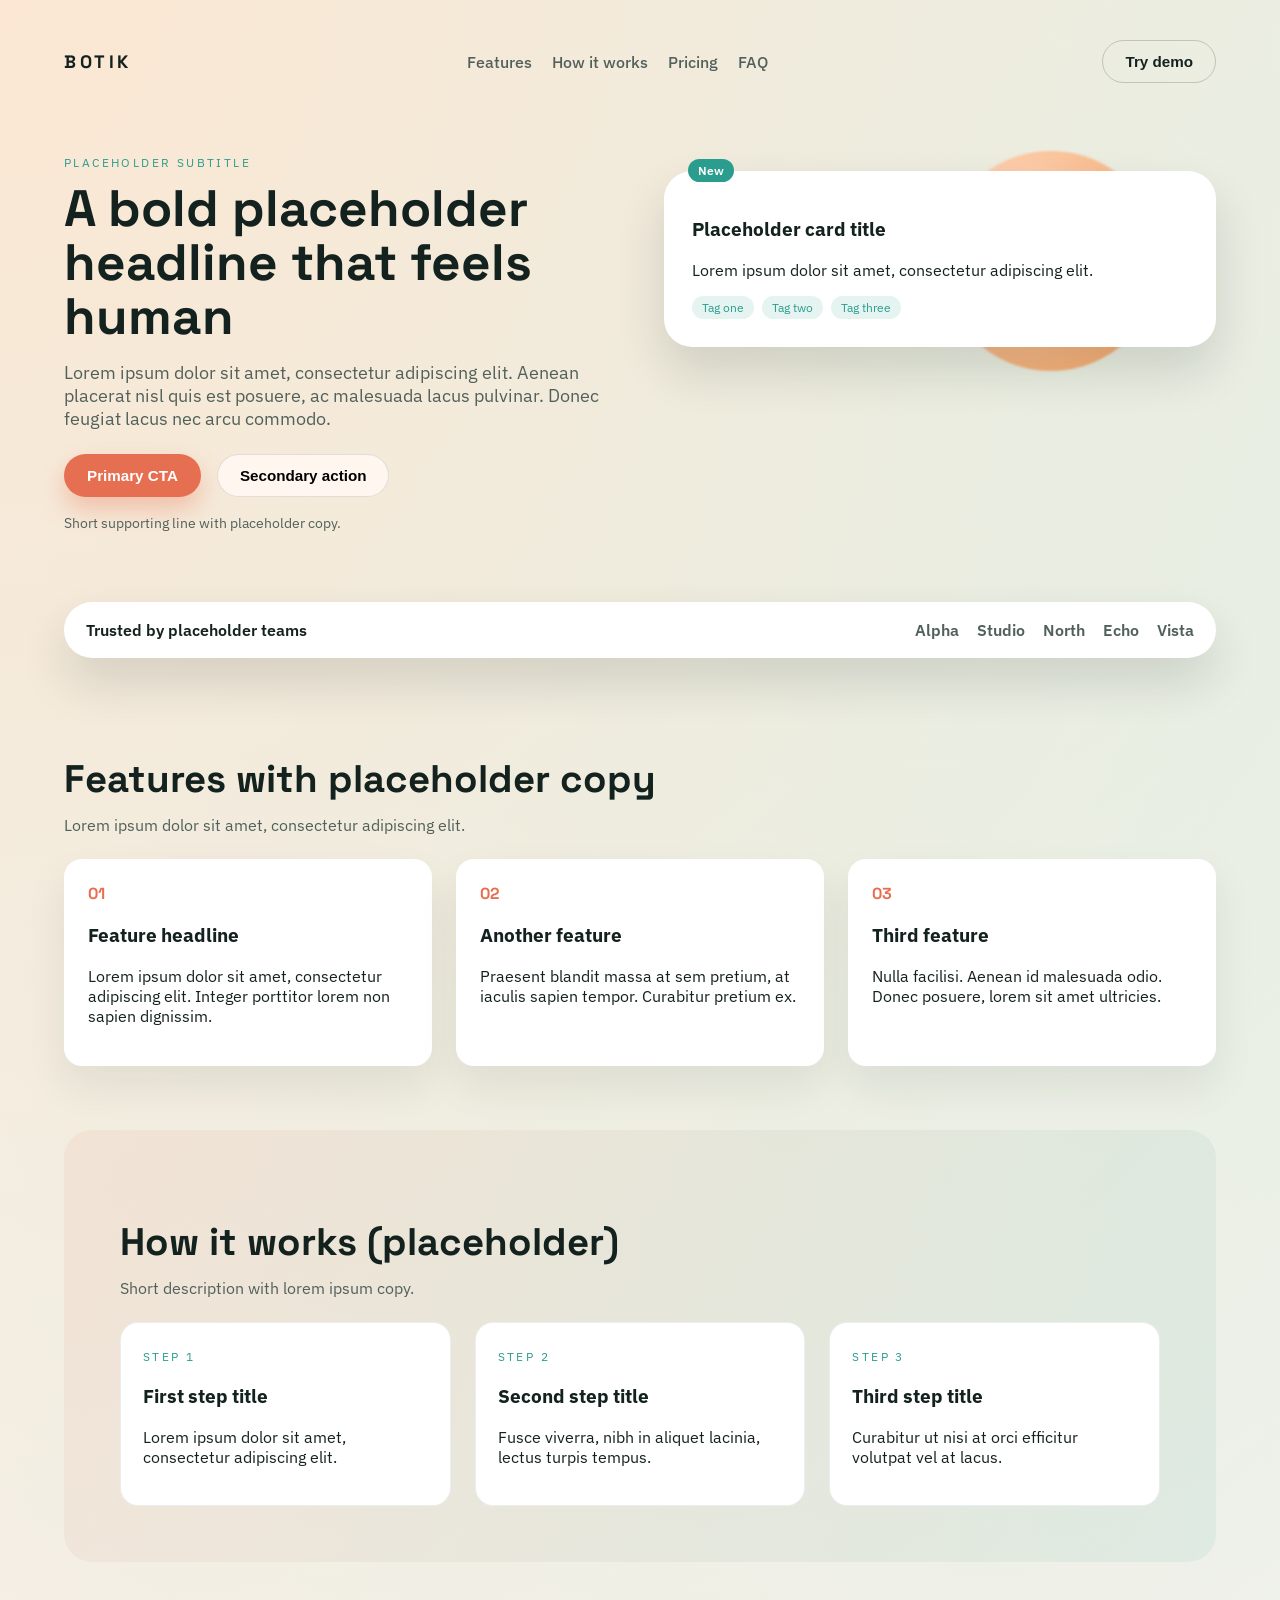
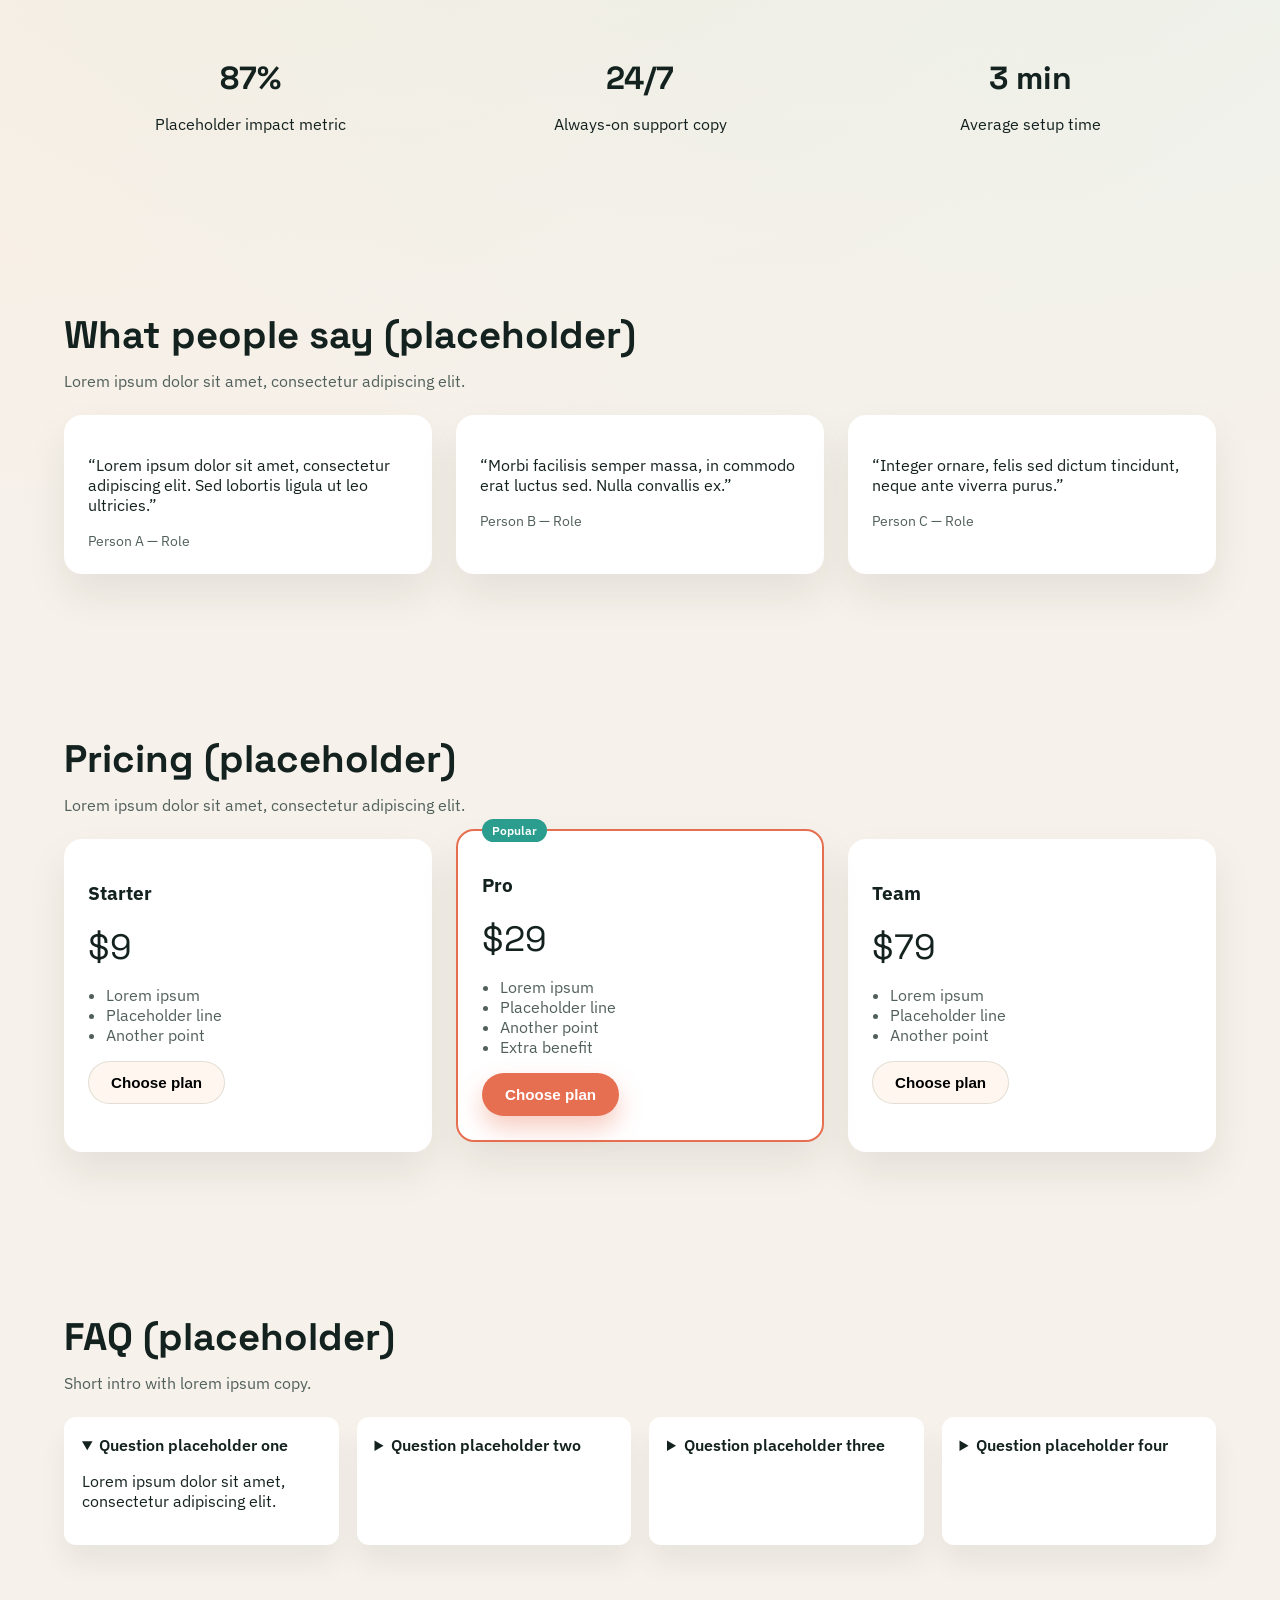
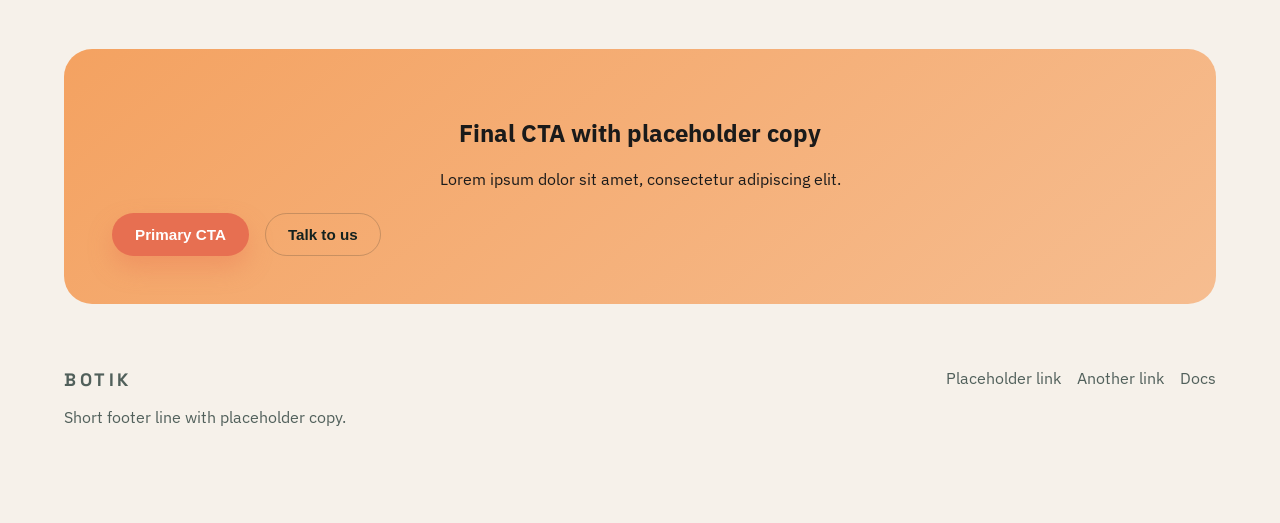
==== index.html @ ee688b24 "init commit" ====
<!doctype html>
<html lang="en">
  <head>
    <meta charset="utf-8" />
    <meta name="viewport" content="width=device-width, initial-scale=1" />
    <title>Landing (Placeholder)</title>
    <link rel="preconnect" href="https://fonts.googleapis.com" />
    <link rel="preconnect" href="https://fonts.gstatic.com" crossorigin />
    <link
      href="https://fonts.googleapis.com/css2?family=Space+Grotesk:wght@400;500;600;700&family=IBM+Plex+Sans:wght@300;400;500;600&display=swap"
      rel="stylesheet"
    />
    <link rel="stylesheet" href="styles.css" />
  </head>
  <body>
    <div class="page">
      <header class="nav">
        <div class="logo">BOTIK</div>
        <nav class="nav-links">
          <a href="#features">Features</a>
          <a href="#how">How it works</a>
          <a href="#pricing">Pricing</a>
          <a href="#faq">FAQ</a>
        </nav>
        <button class="ghost-btn">Try demo</button>
      </header>

      <main>
        <section class="hero">
          <div class="hero-content">
            <p class="eyebrow reveal delay-1">Placeholder subtitle</p>
            <h1 class="reveal delay-2">A bold placeholder headline that feels human</h1>
            <p class="lead reveal delay-3">
              Lorem ipsum dolor sit amet, consectetur adipiscing elit. Aenean placerat
              nisl quis est posuere, ac malesuada lacus pulvinar. Donec feugiat lacus
              nec arcu commodo.
            </p>
            <div class="hero-actions reveal delay-4">
              <button class="primary-btn">Primary CTA</button>
              <button class="secondary-btn">Secondary action</button>
            </div>
            <p class="note reveal delay-5">Short supporting line with placeholder copy.</p>
          </div>
          <div class="hero-visual">
            <div class="orb" aria-hidden="true"></div>
            <div class="card stack reveal delay-3">
              <div class="card-tag">New</div>
              <h3>Placeholder card title</h3>
              <p>Lorem ipsum dolor sit amet, consectetur adipiscing elit.</p>
              <div class="pill-row">
                <span class="pill">Tag one</span>
                <span class="pill">Tag two</span>
                <span class="pill">Tag three</span>
              </div>
            </div>
          </div>
        </section>

        <section class="logo-strip">
          <p>Trusted by placeholder teams</p>
          <div class="logo-row">
            <span>Alpha</span>
            <span>Studio</span>
            <span>North</span>
            <span>Echo</span>
            <span>Vista</span>
          </div>
        </section>

        <section id="features" class="features">
          <div class="section-head">
            <h2>Features with placeholder copy</h2>
            <p>Lorem ipsum dolor sit amet, consectetur adipiscing elit.</p>
          </div>
          <div class="feature-grid">
            <article class="feature-card">
              <div class="icon">01</div>
              <h3>Feature headline</h3>
              <p>
                Lorem ipsum dolor sit amet, consectetur adipiscing elit. Integer
                porttitor lorem non sapien dignissim.
              </p>
            </article>
            <article class="feature-card">
              <div class="icon">02</div>
              <h3>Another feature</h3>
              <p>
                Praesent blandit massa at sem pretium, at iaculis sapien tempor.
                Curabitur pretium ex.
              </p>
            </article>
            <article class="feature-card">
              <div class="icon">03</div>
              <h3>Third feature</h3>
              <p>
                Nulla facilisi. Aenean id malesuada odio. Donec posuere, lorem sit
                amet ultricies.
              </p>
            </article>
          </div>
        </section>

        <section id="how" class="how">
          <div class="section-head">
            <h2>How it works (placeholder)</h2>
            <p>Short description with lorem ipsum copy.</p>
          </div>
          <div class="steps">
            <div class="step">
              <span class="step-number">Step 1</span>
              <h3>First step title</h3>
              <p>Lorem ipsum dolor sit amet, consectetur adipiscing elit.</p>
            </div>
            <div class="step">
              <span class="step-number">Step 2</span>
              <h3>Second step title</h3>
              <p>Fusce viverra, nibh in aliquet lacinia, lectus turpis tempus.</p>
            </div>
            <div class="step">
              <span class="step-number">Step 3</span>
              <h3>Third step title</h3>
              <p>Curabitur ut nisi at orci efficitur volutpat vel at lacus.</p>
            </div>
          </div>
        </section>

        <section class="stats">
          <div class="stat">
            <h3>87%</h3>
            <p>Placeholder impact metric</p>
          </div>
          <div class="stat">
            <h3>24/7</h3>
            <p>Always-on support copy</p>
          </div>
          <div class="stat">
            <h3>3 min</h3>
            <p>Average setup time</p>
          </div>
        </section>

        <section class="testimonials">
          <div class="section-head">
            <h2>What people say (placeholder)</h2>
            <p>Lorem ipsum dolor sit amet, consectetur adipiscing elit.</p>
          </div>
          <div class="testimonial-grid">
            <article class="testimonial">
              <p>
                “Lorem ipsum dolor sit amet, consectetur adipiscing elit. Sed
                lobortis ligula ut leo ultricies.”
              </p>
              <span>Person A — Role</span>
            </article>
            <article class="testimonial">
              <p>
                “Morbi facilisis semper massa, in commodo erat luctus sed. Nulla
                convallis ex.”
              </p>
              <span>Person B — Role</span>
            </article>
            <article class="testimonial">
              <p>
                “Integer ornare, felis sed dictum tincidunt, neque ante viverra
                purus.”
              </p>
              <span>Person C — Role</span>
            </article>
          </div>
        </section>

        <section id="pricing" class="pricing">
          <div class="section-head">
            <h2>Pricing (placeholder)</h2>
            <p>Lorem ipsum dolor sit amet, consectetur adipiscing elit.</p>
          </div>
          <div class="pricing-grid">
            <article class="price-card">
              <h3>Starter</h3>
              <p class="price">$9</p>
              <ul>
                <li>Lorem ipsum</li>
                <li>Placeholder line</li>
                <li>Another point</li>
              </ul>
              <button class="secondary-btn">Choose plan</button>
            </article>
            <article class="price-card featured">
              <div class="card-tag">Popular</div>
              <h3>Pro</h3>
              <p class="price">$29</p>
              <ul>
                <li>Lorem ipsum</li>
                <li>Placeholder line</li>
                <li>Another point</li>
                <li>Extra benefit</li>
              </ul>
              <button class="primary-btn">Choose plan</button>
            </article>
            <article class="price-card">
              <h3>Team</h3>
              <p class="price">$79</p>
              <ul>
                <li>Lorem ipsum</li>
                <li>Placeholder line</li>
                <li>Another point</li>
              </ul>
              <button class="secondary-btn">Choose plan</button>
            </article>
          </div>
        </section>

        <section id="faq" class="faq">
          <div class="section-head">
            <h2>FAQ (placeholder)</h2>
            <p>Short intro with lorem ipsum copy.</p>
          </div>
          <div class="faq-grid">
            <details open>
              <summary>Question placeholder one</summary>
              <p>Lorem ipsum dolor sit amet, consectetur adipiscing elit.</p>
            </details>
            <details>
              <summary>Question placeholder two</summary>
              <p>Sed dignissim, justo in sollicitudin aliquet, sem urna.</p>
            </details>
            <details>
              <summary>Question placeholder three</summary>
              <p>Donec vitae nulla ut sapien bibendum dictum.</p>
            </details>
            <details>
              <summary>Question placeholder four</summary>
              <p>Vestibulum ante ipsum primis in faucibus orci luctus.</p>
            </details>
          </div>
        </section>

        <section class="cta">
          <div class="cta-card">
            <h2>Final CTA with placeholder copy</h2>
            <p>Lorem ipsum dolor sit amet, consectetur adipiscing elit.</p>
            <div class="hero-actions">
              <button class="primary-btn">Primary CTA</button>
              <button class="ghost-btn">Talk to us</button>
            </div>
          </div>
        </section>
      </main>

      <footer class="footer">
        <div>
          <div class="logo">BOTIK</div>
          <p>Short footer line with placeholder copy.</p>
        </div>
        <div class="footer-links">
          <a href="#">Placeholder link</a>
          <a href="#">Another link</a>
          <a href="#">Docs</a>
        </div>
      </footer>
    </div>
  </body>
</html>
---- styles.css ----
:root {
  --bg: #f6f1ea;
  --ink: #14221f;
  --muted: #51605b;
  --accent: #e76f51;
  --accent-2: #2a9d8f;
  --cream: #fff7ef;
  --shadow: 0 24px 48px rgba(20, 34, 31, 0.14);
  --radius-lg: 28px;
  --radius-md: 18px;
  --radius-sm: 12px;
  --font-display: "Space Grotesk", "Trebuchet MS", sans-serif;
  --font-body: "IBM Plex Sans", "Verdana", sans-serif;
}

* {
  box-sizing: border-box;
}

body {
  margin: 0;
  font-family: var(--font-body);
  color: var(--ink);
  background: radial-gradient(circle at top left, #fbe7d3 0%, transparent 55%),
    radial-gradient(circle at 70% 10%, #d7f3ee 0%, transparent 50%), var(--bg);
}

.page {
  max-width: 1200px;
  margin: 0 auto;
  padding: 32px 24px 80px;
}

.nav {
  display: flex;
  align-items: center;
  justify-content: space-between;
  gap: 20px;
  padding: 8px 0 32px;
}

.logo {
  font-family: var(--font-display);
  font-weight: 700;
  letter-spacing: 0.2em;
  font-size: 18px;
}

.nav-links {
  display: flex;
  gap: 20px;
  flex-wrap: wrap;
}

.nav a {
  text-decoration: none;
  color: var(--muted);
  font-weight: 500;
}

.hero {
  display: grid;
  grid-template-columns: repeat(auto-fit, minmax(280px, 1fr));
  gap: 48px;
  align-items: center;
  padding: 40px 0 56px;
}

.hero-content h1 {
  font-family: var(--font-display);
  font-size: clamp(2.6rem, 4vw, 4rem);
  margin: 12px 0 16px;
  line-height: 1.05;
}

.lead {
  font-size: 1.1rem;
  color: var(--muted);
  max-width: 540px;
}

.eyebrow {
  text-transform: uppercase;
  letter-spacing: 0.2em;
  font-size: 0.75rem;
  color: var(--accent-2);
  margin: 0;
}

.hero-actions {
  display: flex;
  gap: 16px;
  flex-wrap: wrap;
  margin-top: 24px;
}

.note {
  color: var(--muted);
  font-size: 0.9rem;
  margin-top: 16px;
}

.primary-btn,
.secondary-btn,
.ghost-btn {
  border-radius: 999px;
  padding: 12px 22px;
  font-size: 0.95rem;
  font-weight: 600;
  border: 1px solid transparent;
  cursor: pointer;
  transition: transform 0.2s ease, box-shadow 0.2s ease;
}

.primary-btn {
  background: var(--accent);
  color: #fff;
  box-shadow: 0 12px 24px rgba(231, 111, 81, 0.35);
}

.secondary-btn {
  background: var(--cream);
  border-color: rgba(20, 34, 31, 0.12);
}

.ghost-btn {
  background: transparent;
  border: 1px solid rgba(20, 34, 31, 0.2);
  color: var(--ink);
}

.primary-btn:hover,
.secondary-btn:hover,
.ghost-btn:hover {
  transform: translateY(-2px);
}

.hero-visual {
  position: relative;
  min-height: 360px;
}

.orb {
  position: absolute;
  width: 220px;
  height: 220px;
  background: radial-gradient(circle at 30% 30%, #ffd9bf, #f4a261);
  border-radius: 50%;
  top: -20px;
  right: 10%;
  filter: blur(1px);
}

.card {
  background: #fff;
  border-radius: var(--radius-lg);
  padding: 28px;
  box-shadow: var(--shadow);
  position: relative;
}

.card-tag {
  position: absolute;
  top: -12px;
  left: 24px;
  background: var(--accent-2);
  color: #fff;
  font-size: 0.75rem;
  font-weight: 600;
  padding: 4px 10px;
  border-radius: 999px;
}

.pill-row {
  display: flex;
  gap: 8px;
  flex-wrap: wrap;
  margin-top: 16px;
}

.pill {
  background: rgba(42, 157, 143, 0.12);
  color: var(--accent-2);
  padding: 4px 10px;
  border-radius: 999px;
  font-size: 0.75rem;
}

.logo-strip {
  display: flex;
  justify-content: space-between;
  align-items: center;
  gap: 20px;
  padding: 18px 22px;
  background: #fff;
  border-radius: 999px;
  box-shadow: var(--shadow);
  flex-wrap: wrap;
}

.logo-strip p {
  margin: 0;
  font-weight: 600;
}

.logo-row {
  display: flex;
  gap: 18px;
  font-weight: 600;
  color: var(--muted);
  flex-wrap: wrap;
}

section {
  padding: 64px 0;
}

.section-head h2 {
  font-family: var(--font-display);
  font-size: clamp(2rem, 3vw, 2.6rem);
  margin-bottom: 12px;
}

.section-head p {
  color: var(--muted);
  margin: 0 0 24px;
  max-width: 560px;
}

.feature-grid,
.pricing-grid,
.testimonial-grid {
  display: grid;
  grid-template-columns: repeat(auto-fit, minmax(240px, 1fr));
  gap: 24px;
}

.feature-card,
.testimonial,
.price-card {
  background: #fff;
  border-radius: var(--radius-md);
  padding: 24px;
  box-shadow: 0 20px 40px rgba(20, 34, 31, 0.08);
}

.feature-card .icon {
  font-family: var(--font-display);
  font-weight: 700;
  color: var(--accent);
  font-size: 1rem;
  margin-bottom: 12px;
}

.how {
  background: linear-gradient(120deg, rgba(231, 111, 81, 0.08), rgba(42, 157, 143, 0.08));
  border-radius: var(--radius-lg);
  padding: 56px;
}

.steps {
  display: grid;
  grid-template-columns: repeat(auto-fit, minmax(220px, 1fr));
  gap: 24px;
}

.step {
  background: #fff;
  padding: 22px;
  border-radius: var(--radius-md);
  border: 1px solid rgba(20, 34, 31, 0.08);
}

.step-number {
  font-size: 0.75rem;
  letter-spacing: 0.2em;
  text-transform: uppercase;
  color: var(--accent-2);
}

.stats {
  display: grid;
  grid-template-columns: repeat(auto-fit, minmax(200px, 1fr));
  gap: 18px;
  text-align: center;
}

.stat h3 {
  font-family: var(--font-display);
  font-size: 2rem;
  margin-bottom: 4px;
}

.testimonial span {
  display: block;
  margin-top: 16px;
  color: var(--muted);
  font-size: 0.9rem;
}

.pricing .price {
  font-family: var(--font-display);
  font-size: 2.2rem;
  margin: 12px 0;
}

.price-card ul {
  padding-left: 18px;
  color: var(--muted);
}

.price-card.featured {
  border: 2px solid var(--accent);
  transform: translateY(-10px);
}

.faq-grid {
  display: grid;
  grid-template-columns: repeat(auto-fit, minmax(260px, 1fr));
  gap: 18px;
}

summary {
  font-weight: 600;
  cursor: pointer;
}

details {
  background: #fff;
  padding: 18px;
  border-radius: var(--radius-sm);
  box-shadow: 0 18px 28px rgba(20, 34, 31, 0.06);
}

.cta {
  padding: 40px 0 0;
}

.cta-card {
  background: linear-gradient(140deg, #f4a261, #f6bd90);
  border-radius: var(--radius-lg);
  padding: 48px;
  color: #1a1a1a;
  text-align: center;
}

.footer {
  display: flex;
  justify-content: space-between;
  gap: 20px;
  flex-wrap: wrap;
  margin-top: 64px;
  color: var(--muted);
}

.footer-links {
  display: flex;
  gap: 16px;
  flex-wrap: wrap;
}

.footer a {
  color: inherit;
  text-decoration: none;
}

.reveal {
  opacity: 0;
  transform: translateY(18px);
  animation: rise 0.8s ease forwards;
}

.delay-1 {
  animation-delay: 0.1s;
}

.delay-2 {
  animation-delay: 0.2s;
}

.delay-3 {
  animation-delay: 0.3s;
}

.delay-4 {
  animation-delay: 0.4s;
}

.delay-5 {
  animation-delay: 0.5s;
}

@keyframes rise {
  to {
    opacity: 1;
    transform: translateY(0);
  }
}

@media (max-width: 900px) {
  .nav {
    flex-direction: column;
    align-items: flex-start;
  }

  .nav-links {
    gap: 12px;
  }

  .how {
    padding: 40px 24px;
  }

  .cta-card {
    padding: 36px 24px;
  }
}

@media (max-width: 640px) {
  .hero {
    padding-top: 12px;
  }

  .logo-strip {
    border-radius: var(--radius-md);
  }

  .price-card.featured {
    transform: none;
  }
}
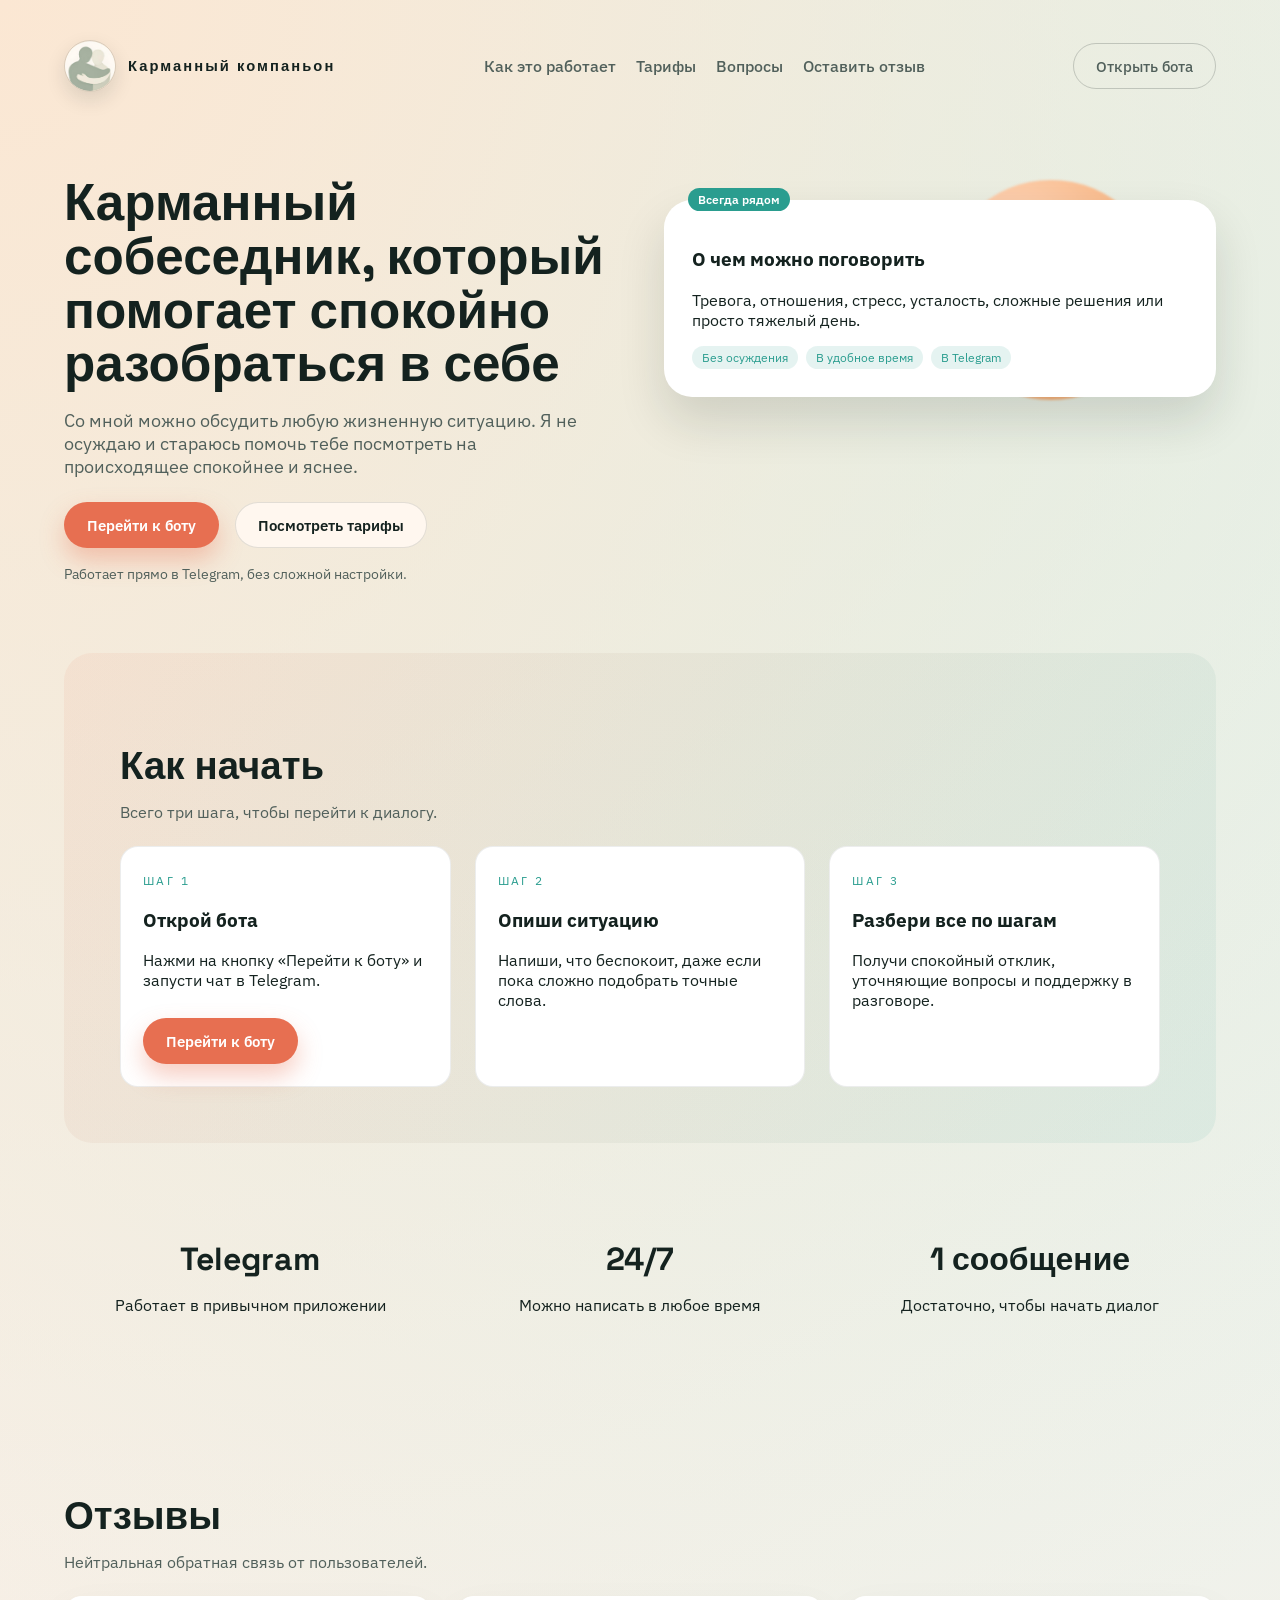
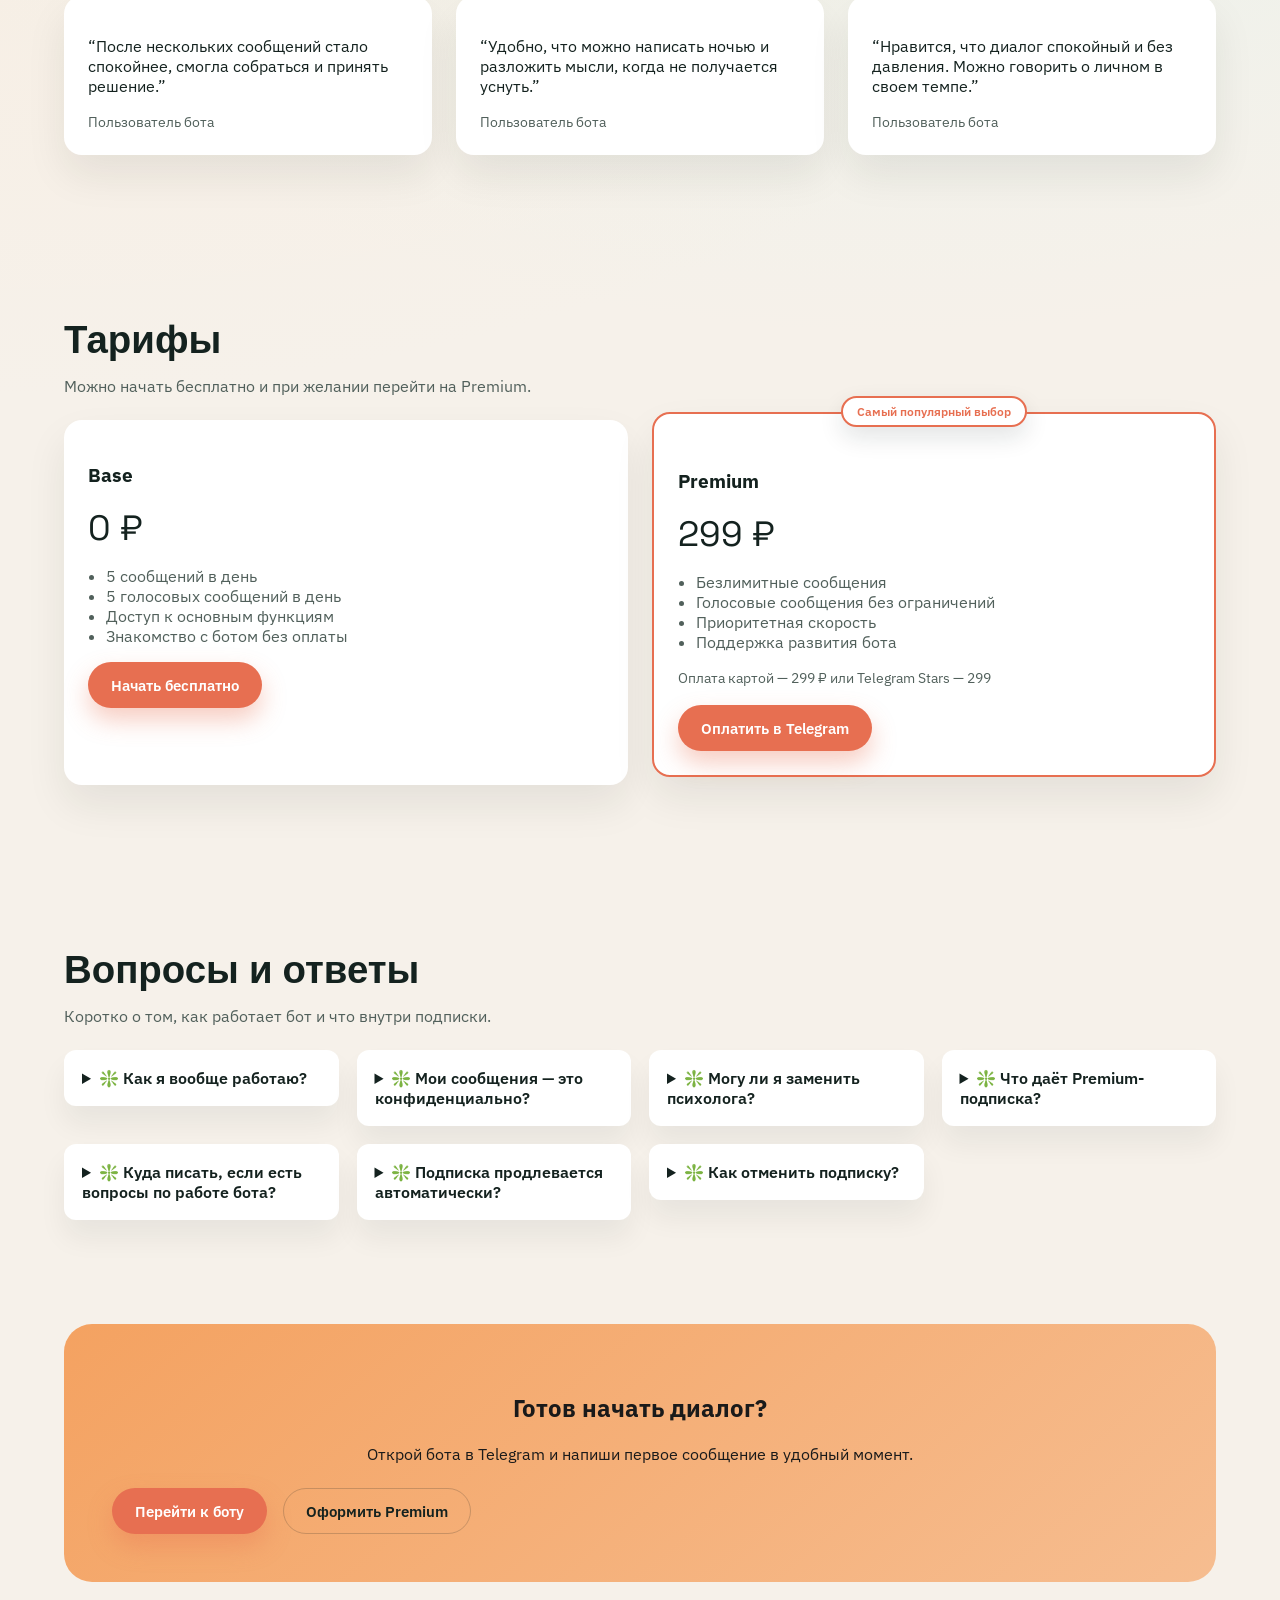
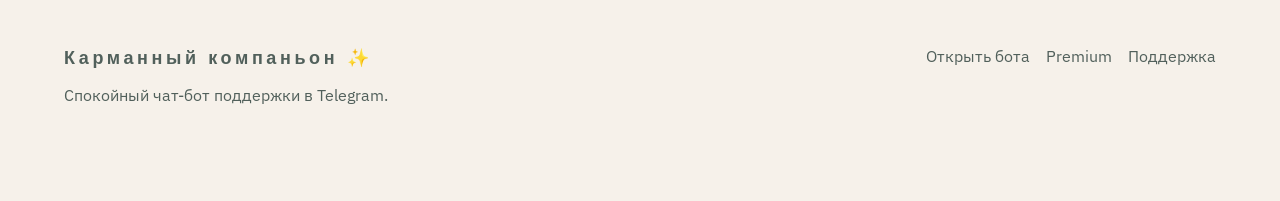
==== commit 6a83445d: "feat: add new route, change layout" ====
--- a/index.html
+++ b/index.html
@@ -1,9 +1,11 @@
 <!doctype html>
-<html lang="en">
+<html lang="ru">
   <head>
     <meta charset="utf-8" />
     <meta name="viewport" content="width=device-width, initial-scale=1" />
-    <title>Landing (Placeholder)</title>
+    <!-- <title>Карманный компаньон ✨</title> -->
+    <title>Карманный компаньон</title>
+    <link rel="icon" type="image/svg+xml" href="/favicon.svg" />
     <link rel="preconnect" href="https://fonts.googleapis.com" />
     <link rel="preconnect" href="https://fonts.gstatic.com" crossorigin />
     <link
@@ -15,233 +17,305 @@
   <body>
     <div class="page">
       <header class="nav">
-        <div class="logo">BOTIK</div>
+        <a class="brand-link" href="/" aria-label="Перейти на главную">
+          <img class="brand-logo" src="/brand-logo.png" alt="Карманный компаньон" />
+          <span class="brand-text">Карманный компаньон</span>
+        </a>
         <nav class="nav-links">
-          <a href="#features">Features</a>
-          <a href="#how">How it works</a>
-          <a href="#pricing">Pricing</a>
-          <a href="#faq">FAQ</a>
+          <a href="/#how">Как это работает</a>
+          <a href="/#pricing">Тарифы</a>
+          <a href="/#faq">Вопросы</a>
+          <a href="/review">Оставить отзыв</a>
         </nav>
-        <button class="ghost-btn">Try demo</button>
+        <a
+          class="ghost-btn"
+          href="https://t.me/Ru_pocket_psy_bot"
+          target="_blank"
+          rel="noopener noreferrer"
+        >
+          Открыть бота
+        </a>
       </header>
 
       <main>
         <section class="hero">
           <div class="hero-content">
-            <p class="eyebrow reveal delay-1">Placeholder subtitle</p>
-            <h1 class="reveal delay-2">A bold placeholder headline that feels human</h1>
+            <h1 class="reveal delay-2">Карманный собеседник, который помогает спокойно разобраться в себе</h1>
             <p class="lead reveal delay-3">
-              Lorem ipsum dolor sit amet, consectetur adipiscing elit. Aenean placerat
-              nisl quis est posuere, ac malesuada lacus pulvinar. Donec feugiat lacus
-              nec arcu commodo.
+              Со мной можно обсудить любую жизненную ситуацию. Я не осуждаю и стараюсь
+              помочь тебе посмотреть на происходящее спокойнее и яснее.
             </p>
             <div class="hero-actions reveal delay-4">
-              <button class="primary-btn">Primary CTA</button>
-              <button class="secondary-btn">Secondary action</button>
-            </div>
-            <p class="note reveal delay-5">Short supporting line with placeholder copy.</p>
+              <a
+                class="primary-btn"
+                href="https://t.me/Ru_pocket_psy_bot"
+                target="_blank"
+                rel="noopener noreferrer"
+              >
+                Перейти к боту
+              </a>
+              <a class="secondary-btn" href="#pricing">Посмотреть тарифы</a>
+            </div>
+            <p class="note reveal delay-5">Работает прямо в Telegram, без сложной настройки.</p>
           </div>
           <div class="hero-visual">
             <div class="orb" aria-hidden="true"></div>
             <div class="card stack reveal delay-3">
-              <div class="card-tag">New</div>
-              <h3>Placeholder card title</h3>
-              <p>Lorem ipsum dolor sit amet, consectetur adipiscing elit.</p>
+              <div class="card-tag">Всегда рядом</div>
+              <h3>О чем можно поговорить</h3>
+              <p>Тревога, отношения, стресс, усталость, сложные решения или просто тяжелый день.</p>
               <div class="pill-row">
-                <span class="pill">Tag one</span>
-                <span class="pill">Tag two</span>
-                <span class="pill">Tag three</span>
+                <span class="pill">Без осуждения</span>
+                <span class="pill">В удобное время</span>
+                <span class="pill">В Telegram</span>
               </div>
             </div>
-          </div>
-        </section>
-
-        <section class="logo-strip">
-          <p>Trusted by placeholder teams</p>
-          <div class="logo-row">
-            <span>Alpha</span>
-            <span>Studio</span>
-            <span>North</span>
-            <span>Echo</span>
-            <span>Vista</span>
-          </div>
-        </section>
-
-        <section id="features" class="features">
-          <div class="section-head">
-            <h2>Features with placeholder copy</h2>
-            <p>Lorem ipsum dolor sit amet, consectetur adipiscing elit.</p>
-          </div>
-          <div class="feature-grid">
-            <article class="feature-card">
-              <div class="icon">01</div>
-              <h3>Feature headline</h3>
-              <p>
-                Lorem ipsum dolor sit amet, consectetur adipiscing elit. Integer
-                porttitor lorem non sapien dignissim.
-              </p>
-            </article>
-            <article class="feature-card">
-              <div class="icon">02</div>
-              <h3>Another feature</h3>
-              <p>
-                Praesent blandit massa at sem pretium, at iaculis sapien tempor.
-                Curabitur pretium ex.
-              </p>
-            </article>
-            <article class="feature-card">
-              <div class="icon">03</div>
-              <h3>Third feature</h3>
-              <p>
-                Nulla facilisi. Aenean id malesuada odio. Donec posuere, lorem sit
-                amet ultricies.
-              </p>
-            </article>
           </div>
         </section>
 
         <section id="how" class="how">
           <div class="section-head">
-            <h2>How it works (placeholder)</h2>
-            <p>Short description with lorem ipsum copy.</p>
+            <h2>Как начать</h2>
+            <p>Всего три шага, чтобы перейти к диалогу.</p>
           </div>
           <div class="steps">
             <div class="step">
-              <span class="step-number">Step 1</span>
-              <h3>First step title</h3>
-              <p>Lorem ipsum dolor sit amet, consectetur adipiscing elit.</p>
+              <span class="step-number">Шаг 1</span>
+              <h3>Открой бота</h3>
+              <p>Нажми на кнопку «Перейти к боту» и запусти чат в Telegram.</p>
+              <a
+                class="primary-btn"
+                href="https://t.me/Ru_pocket_psy_bot"
+                target="_blank"
+                rel="noopener noreferrer"
+              >
+                Перейти к боту
+              </a>
             </div>
             <div class="step">
-              <span class="step-number">Step 2</span>
-              <h3>Second step title</h3>
-              <p>Fusce viverra, nibh in aliquet lacinia, lectus turpis tempus.</p>
+              <span class="step-number">Шаг 2</span>
+              <h3>Опиши ситуацию</h3>
+              <p>Напиши, что беспокоит, даже если пока сложно подобрать точные слова.</p>
             </div>
             <div class="step">
-              <span class="step-number">Step 3</span>
-              <h3>Third step title</h3>
-              <p>Curabitur ut nisi at orci efficitur volutpat vel at lacus.</p>
+              <span class="step-number">Шаг 3</span>
+              <h3>Разбери все по шагам</h3>
+              <p>Получи спокойный отклик, уточняющие вопросы и поддержку в разговоре.</p>
             </div>
           </div>
         </section>
 
         <section class="stats">
           <div class="stat">
-            <h3>87%</h3>
-            <p>Placeholder impact metric</p>
+            <h3>Telegram</h3>
+            <p>Работает в привычном приложении</p>
           </div>
           <div class="stat">
             <h3>24/7</h3>
-            <p>Always-on support copy</p>
+            <p>Можно написать в любое время</p>
           </div>
           <div class="stat">
-            <h3>3 min</h3>
-            <p>Average setup time</p>
+            <h3>1 сообщение</h3>
+            <p>Достаточно, чтобы начать диалог</p>
           </div>
         </section>
 
         <section class="testimonials">
           <div class="section-head">
-            <h2>What people say (placeholder)</h2>
-            <p>Lorem ipsum dolor sit amet, consectetur adipiscing elit.</p>
+            <h2>Отзывы</h2>
+            <p>Нейтральная обратная связь от пользователей.</p>
           </div>
           <div class="testimonial-grid">
             <article class="testimonial">
               <p>
-                “Lorem ipsum dolor sit amet, consectetur adipiscing elit. Sed
-                lobortis ligula ut leo ultricies.”
-              </p>
-              <span>Person A — Role</span>
+                “После нескольких сообщений стало спокойнее, смогла собраться и принять
+                решение.”
+              </p>
+              <span>Пользователь бота</span>
             </article>
             <article class="testimonial">
               <p>
-                “Morbi facilisis semper massa, in commodo erat luctus sed. Nulla
-                convallis ex.”
-              </p>
-              <span>Person B — Role</span>
+                “Удобно, что можно написать ночью и разложить мысли, когда не получается
+                уснуть.”
+              </p>
+              <span>Пользователь бота</span>
             </article>
             <article class="testimonial">
               <p>
-                “Integer ornare, felis sed dictum tincidunt, neque ante viverra
-                purus.”
-              </p>
-              <span>Person C — Role</span>
+                “Нравится, что диалог спокойный и без давления. Можно говорить о личном
+                в своем темпе.”
+              </p>
+              <span>Пользователь бота</span>
             </article>
           </div>
         </section>
 
         <section id="pricing" class="pricing">
           <div class="section-head">
-            <h2>Pricing (placeholder)</h2>
-            <p>Lorem ipsum dolor sit amet, consectetur adipiscing elit.</p>
+            <h2>Тарифы</h2>
+            <p>Можно начать бесплатно и при желании перейти на Premium.</p>
           </div>
           <div class="pricing-grid">
             <article class="price-card">
-              <h3>Starter</h3>
-              <p class="price">$9</p>
+              <h3>Base</h3>
+              <p class="price">0 ₽</p>
               <ul>
-                <li>Lorem ipsum</li>
-                <li>Placeholder line</li>
-                <li>Another point</li>
+                <li>5 сообщений в день</li>
+                <li>5 голосовых сообщений в день</li>
+                <li>Доступ к основным функциям</li>
+                <li>Знакомство с ботом без оплаты</li>
               </ul>
-              <button class="secondary-btn">Choose plan</button>
+              <a
+                class="primary-btn"
+                href="https://t.me/Ru_pocket_psy_bot"
+                target="_blank"
+                rel="noopener noreferrer"
+              >
+                Начать бесплатно
+              </a>
             </article>
             <article class="price-card featured">
-              <div class="card-tag">Popular</div>
-              <h3>Pro</h3>
-              <p class="price">$29</p>
+              <div class="price-badge">Самый популярный выбор</div>
+              <h3>Premium</h3>
+              <p class="price">299 ₽</p>
               <ul>
-                <li>Lorem ipsum</li>
-                <li>Placeholder line</li>
-                <li>Another point</li>
-                <li>Extra benefit</li>
+                <li>Безлимитные сообщения</li>
+                <li>Голосовые сообщения без ограничений</li>
+                <li>Приоритетная скорость</li>
+                <li>Поддержка развития бота</li>
               </ul>
-              <button class="primary-btn">Choose plan</button>
-            </article>
-            <article class="price-card">
-              <h3>Team</h3>
-              <p class="price">$79</p>
-              <ul>
-                <li>Lorem ipsum</li>
-                <li>Placeholder line</li>
-                <li>Another point</li>
-              </ul>
-              <button class="secondary-btn">Choose plan</button>
+              <div class="note">
+                Оплата картой — 299 ₽ или Telegram Stars — 299
+              </div>
+              <a
+                class="primary-btn"
+                href="https://t.me/Ru_pocket_psy_bot?start=premium"
+                target="_blank"
+                rel="noopener noreferrer"
+              >
+                Оплатить в Telegram
+              </a>
             </article>
           </div>
         </section>
 
         <section id="faq" class="faq">
           <div class="section-head">
-            <h2>FAQ (placeholder)</h2>
-            <p>Short intro with lorem ipsum copy.</p>
+            <h2>Вопросы и ответы</h2>
+            <p>Коротко о том, как работает бот и что внутри подписки.</p>
           </div>
           <div class="faq-grid">
-            <details open>
-              <summary>Question placeholder one</summary>
-              <p>Lorem ipsum dolor sit amet, consectetur adipiscing elit.</p>
-            </details>
-            <details>
-              <summary>Question placeholder two</summary>
-              <p>Sed dignissim, justo in sollicitudin aliquet, sem urna.</p>
-            </details>
-            <details>
-              <summary>Question placeholder three</summary>
-              <p>Donec vitae nulla ut sapien bibendum dictum.</p>
-            </details>
-            <details>
-              <summary>Question placeholder four</summary>
-              <p>Vestibulum ante ipsum primis in faucibus orci luctus.</p>
+            <details>
+              <summary>❇️ Как я вообще работаю?</summary>
+              <p>Привет. Я работаю как бережный собеседник в Telegram.</p>
+              <p>
+                Я — дружелюбный чат-бот и собеседник, который всегда рядом, когда хочется
+                выговориться, разложить мысли по полочкам или просто поговорить. Я умею
+                поддерживать диалог, задавать уточняющие вопросы и помогать смотреть на
+                ситуацию под разными углами.
+              </p>
+              <p>
+                Во время общения я стараюсь вникнуть в то, что с тобой происходит: уточняю
+                детали, размышляю вместе с тобой, предлагаю идеи и варианты, которые могут
+                помочь именно в твоей ситуации. Мои ответы не заготовлены заранее — каждый
+                раз они формируются под твой запрос и твои слова.
+              </p>
+              <p>
+                Я могу помочь немного выдохнуть, успокоиться, навести порядок в голове и
+                найти более спокойное состояние 😌
+              </p>
+              <p>
+                Можешь писать о чём угодно: о переживаниях, сомнениях, стрессе, сложных
+                решениях, тревоге, упадке настроения или просто когда хочется, чтобы тебя
+                кто-то выслушал.
+              </p>
+              <p>
+                Моя задача — быть рядом, поддержать разговор и помочь тебе лучше понять
+                себя и то, что происходит.
+              </p>
+            </details>
+            <details>
+              <summary>❇️ Мои сообщения — это конфиденциально?</summary>
+              <p>Да. Конфиденциальность — базовое правило.</p>
+              <p>
+                Всё, что ты мне пишешь, остаётся только в рамках твоего Telegram-аккаунта.
+                Никто посторонний не имеет доступа к переписке.
+              </p>
+            </details>
+            <details>
+              <summary>❇️ Могу ли я заменить психолога?</summary>
+              <p>Я — не психолог и не врач.</p>
+              <p>
+                Я подойду как поддержка и «первая точка опоры»: когда нужно поговорить,
+                выговориться, получить внимание и идеи для размышлений.
+              </p>
+              <p>
+                Если ты сталкиваешься с действительно тяжёлыми состояниями или серьёзными
+                проблемами, лучше обратиться к живому специалисту — психологу или
+                психотерапевту.
+              </p>
+            </details>
+            <details>
+              <summary>❇️ Что даёт Premium-подписка?</summary>
+              <p>
+                Premium открывает общение без ограничений по количеству сообщений и
+                возможность отправлять голосовые сообщения.
+              </p>
+              <p>
+                С подпиской ты можешь писать мне в любое время — днём, ночью, когда удобно.
+                А ещё так ты поддерживаешь развитие бота, помогая ему становиться полезнее
+                и лучше 💛
+              </p>
+            </details>
+            <details>
+              <summary>❇️ Куда писать, если есть вопросы по работе бота?</summary>
+              <p>
+                Если заметил ошибку, есть идеи, пожелания или вопросы — всегда можно
+                написать в поддержку:
+              </p>
+              <p>
+                <a href="https://t.me/Psy_pocket_support" target="_blank" rel="noopener noreferrer">
+                  👉 @Psy_pocket_support
+                </a>
+              </p>
+            </details>
+            <details>
+              <summary>❇️ Подписка продлевается автоматически?</summary>
+              <p>
+                Да, подписка продлевается автоматически. Оплата списывается за день до
+                окончания текущего периода.
+              </p>
+              <p>Автопродление можно отключить в любой момент:</p>
+              <p>Личный кабинет → Отменить подписку</p>
+            </details>
+            <details>
+              <summary>❇️ Как отменить подписку?</summary>
+              <p>Зайди в личный кабинет и нажми кнопку «Отменить подписку».</p>
             </details>
           </div>
         </section>
 
         <section class="cta">
           <div class="cta-card">
-            <h2>Final CTA with placeholder copy</h2>
-            <p>Lorem ipsum dolor sit amet, consectetur adipiscing elit.</p>
+            <h2>Готов начать диалог?</h2>
+            <p>Открой бота в Telegram и напиши первое сообщение в удобный момент.</p>
             <div class="hero-actions">
-              <button class="primary-btn">Primary CTA</button>
-              <button class="ghost-btn">Talk to us</button>
+              <a
+                class="primary-btn"
+                href="https://t.me/Ru_pocket_psy_bot"
+                target="_blank"
+                rel="noopener noreferrer"
+              >
+                Перейти к боту
+              </a>
+              <a
+                class="ghost-btn"
+                href="https://t.me/Ru_pocket_psy_bot?start=premium"
+                target="_blank"
+                rel="noopener noreferrer"
+              >
+                Оформить Premium
+              </a>
             </div>
           </div>
         </section>
@@ -249,15 +323,38 @@
 
       <footer class="footer">
         <div>
-          <div class="logo">BOTIK</div>
-          <p>Short footer line with placeholder copy.</p>
+          <div class="logo">Карманный компаньон ✨</div>
+          <p>Спокойный чат-бот поддержки в Telegram.</p>
         </div>
         <div class="footer-links">
-          <a href="#">Placeholder link</a>
-          <a href="#">Another link</a>
-          <a href="#">Docs</a>
+          <a href="https://t.me/Ru_pocket_psy_bot" target="_blank" rel="noopener noreferrer">
+            Открыть бота
+          </a>
+          <a
+            href="https://t.me/Ru_pocket_psy_bot?start=premium"
+            target="_blank"
+            rel="noopener noreferrer"
+          >
+            Premium
+          </a>
+          <a href="https://t.me/Psy_pocket_support" target="_blank" rel="noopener noreferrer">
+            Поддержка
+          </a>
         </div>
       </footer>
     </div>
+    <script>
+      const faqItems = document.querySelectorAll(".faq-grid details");
+      faqItems.forEach((item) => {
+        item.addEventListener("toggle", () => {
+          if (!item.open) return;
+          faqItems.forEach((other) => {
+            if (other !== item) {
+              other.removeAttribute("open");
+            }
+          });
+        });
+      });
+    </script>
   </body>
 </html>
--- a/styles.css
+++ b/styles.css
@@ -46,6 +46,31 @@
   font-size: 18px;
 }
 
+.brand-link {
+  display: inline-flex;
+  align-items: center;
+  gap: 12px;
+  text-decoration: none;
+}
+
+.brand-logo {
+  width: 52px;
+  height: 52px;
+  border-radius: 50%;
+  object-fit: cover;
+  border: 1px solid rgba(20, 34, 31, 0.14);
+  box-shadow: 0 8px 20px rgba(20, 34, 31, 0.12);
+}
+
+.brand-text {
+  font-family: var(--font-display);
+  font-weight: 700;
+  letter-spacing: 0.14em;
+  font-size: 0.92rem;
+  color: var(--ink);
+  white-space: nowrap;
+}
+
 .nav-links {
   display: flex;
   gap: 20px;
@@ -103,6 +128,10 @@
 .primary-btn,
 .secondary-btn,
 .ghost-btn {
+  display: inline-flex;
+  align-items: center;
+  justify-content: center;
+  gap: 8px;
   border-radius: 999px;
   padding: 12px 22px;
   font-size: 0.95rem;
@@ -110,6 +139,7 @@
   border: 1px solid transparent;
   cursor: pointer;
   transition: transform 0.2s ease, box-shadow 0.2s ease;
+  text-decoration: none;
 }
 
 .primary-btn {
@@ -121,6 +151,7 @@
 .secondary-btn {
   background: var(--cream);
   border-color: rgba(20, 34, 31, 0.12);
+  color: var(--ink);
 }
 
 .ghost-btn {
@@ -242,6 +273,13 @@
   border-radius: var(--radius-md);
   padding: 24px;
   box-shadow: 0 20px 40px rgba(20, 34, 31, 0.08);
+  position: relative;
+  transition: transform 0.2s ease, box-shadow 0.2s ease;
+}
+
+.price-card:hover {
+  transform: translateY(-6px);
+  box-shadow: 0 26px 50px rgba(20, 34, 31, 0.14);
 }
 
 .feature-card .icon {
@@ -269,6 +307,10 @@
   padding: 22px;
   border-radius: var(--radius-md);
   border: 1px solid rgba(20, 34, 31, 0.08);
+}
+
+.step .primary-btn {
+  margin-top: 12px;
 }
 
 .step-number {
@@ -309,15 +351,121 @@
   color: var(--muted);
 }
 
+.price-badge {
+  position: absolute;
+  top: -18px;
+  left: 50%;
+  transform: translateX(-50%);
+  background: #fff;
+  border: 2px solid var(--accent);
+  color: var(--accent);
+  padding: 6px 14px;
+  border-radius: 999px;
+  font-size: 0.75rem;
+  font-weight: 600;
+  white-space: nowrap;
+  box-shadow: 0 10px 24px rgba(20, 34, 31, 0.12);
+}
+
+.price-card .card-tag {
+  top: 16px;
+  left: 16px;
+}
+
+.price-card .note {
+  margin: 12px 0 18px;
+}
+
 .price-card.featured {
   border: 2px solid var(--accent);
-  transform: translateY(-10px);
+  padding-top: 36px;
+  transform: translateY(-8px);
+}
+
+.price-card.featured:hover {
+  transform: translateY(-14px);
 }
 
 .faq-grid {
   display: grid;
   grid-template-columns: repeat(auto-fit, minmax(260px, 1fr));
   gap: 18px;
+  align-items: start;
+}
+
+.feedback {
+  background: rgba(255, 255, 255, 0.5);
+  border-radius: var(--radius-lg);
+  padding: 56px;
+}
+
+.feedback-form {
+  display: grid;
+  gap: 12px;
+  max-width: 680px;
+  background: #fff;
+  border-radius: var(--radius-md);
+  padding: 24px;
+  box-shadow: 0 18px 36px rgba(20, 34, 31, 0.08);
+}
+
+.feedback-form label {
+  font-weight: 600;
+}
+
+.feedback-form input,
+.feedback-form textarea {
+  width: 100%;
+  border: 1px solid rgba(20, 34, 31, 0.2);
+  border-radius: 12px;
+  padding: 12px 14px;
+  font: inherit;
+  color: var(--ink);
+  background: #fff;
+}
+
+.feedback-form textarea {
+  resize: vertical;
+  min-height: 140px;
+}
+
+.feedback-form input:focus,
+.feedback-form textarea:focus {
+  outline: 2px solid rgba(42, 157, 143, 0.25);
+  border-color: var(--accent-2);
+}
+
+.feedback-form .primary-btn {
+  justify-self: start;
+  margin-top: 8px;
+}
+
+.captcha-wrap {
+  margin-top: 4px;
+}
+
+.feedback-form .primary-btn[disabled] {
+  opacity: 0.75;
+  cursor: not-allowed;
+  transform: none;
+}
+
+.feedback-status {
+  margin: 0;
+  font-size: 0.9rem;
+  color: var(--muted);
+}
+
+.feedback-status.is-success {
+  color: var(--accent-2);
+}
+
+.feedback-status.is-error {
+  color: var(--accent);
+}
+
+.form-honey {
+  display: none;
 }
 
 summary {
@@ -330,6 +478,7 @@
   padding: 18px;
   border-radius: var(--radius-sm);
   box-shadow: 0 18px 28px rgba(20, 34, 31, 0.06);
+  align-self: start;
 }
 
 .cta {
@@ -411,6 +560,10 @@
     padding: 40px 24px;
   }
 
+  .feedback {
+    padding: 40px 24px;
+  }
+
   .cta-card {
     padding: 36px 24px;
   }
